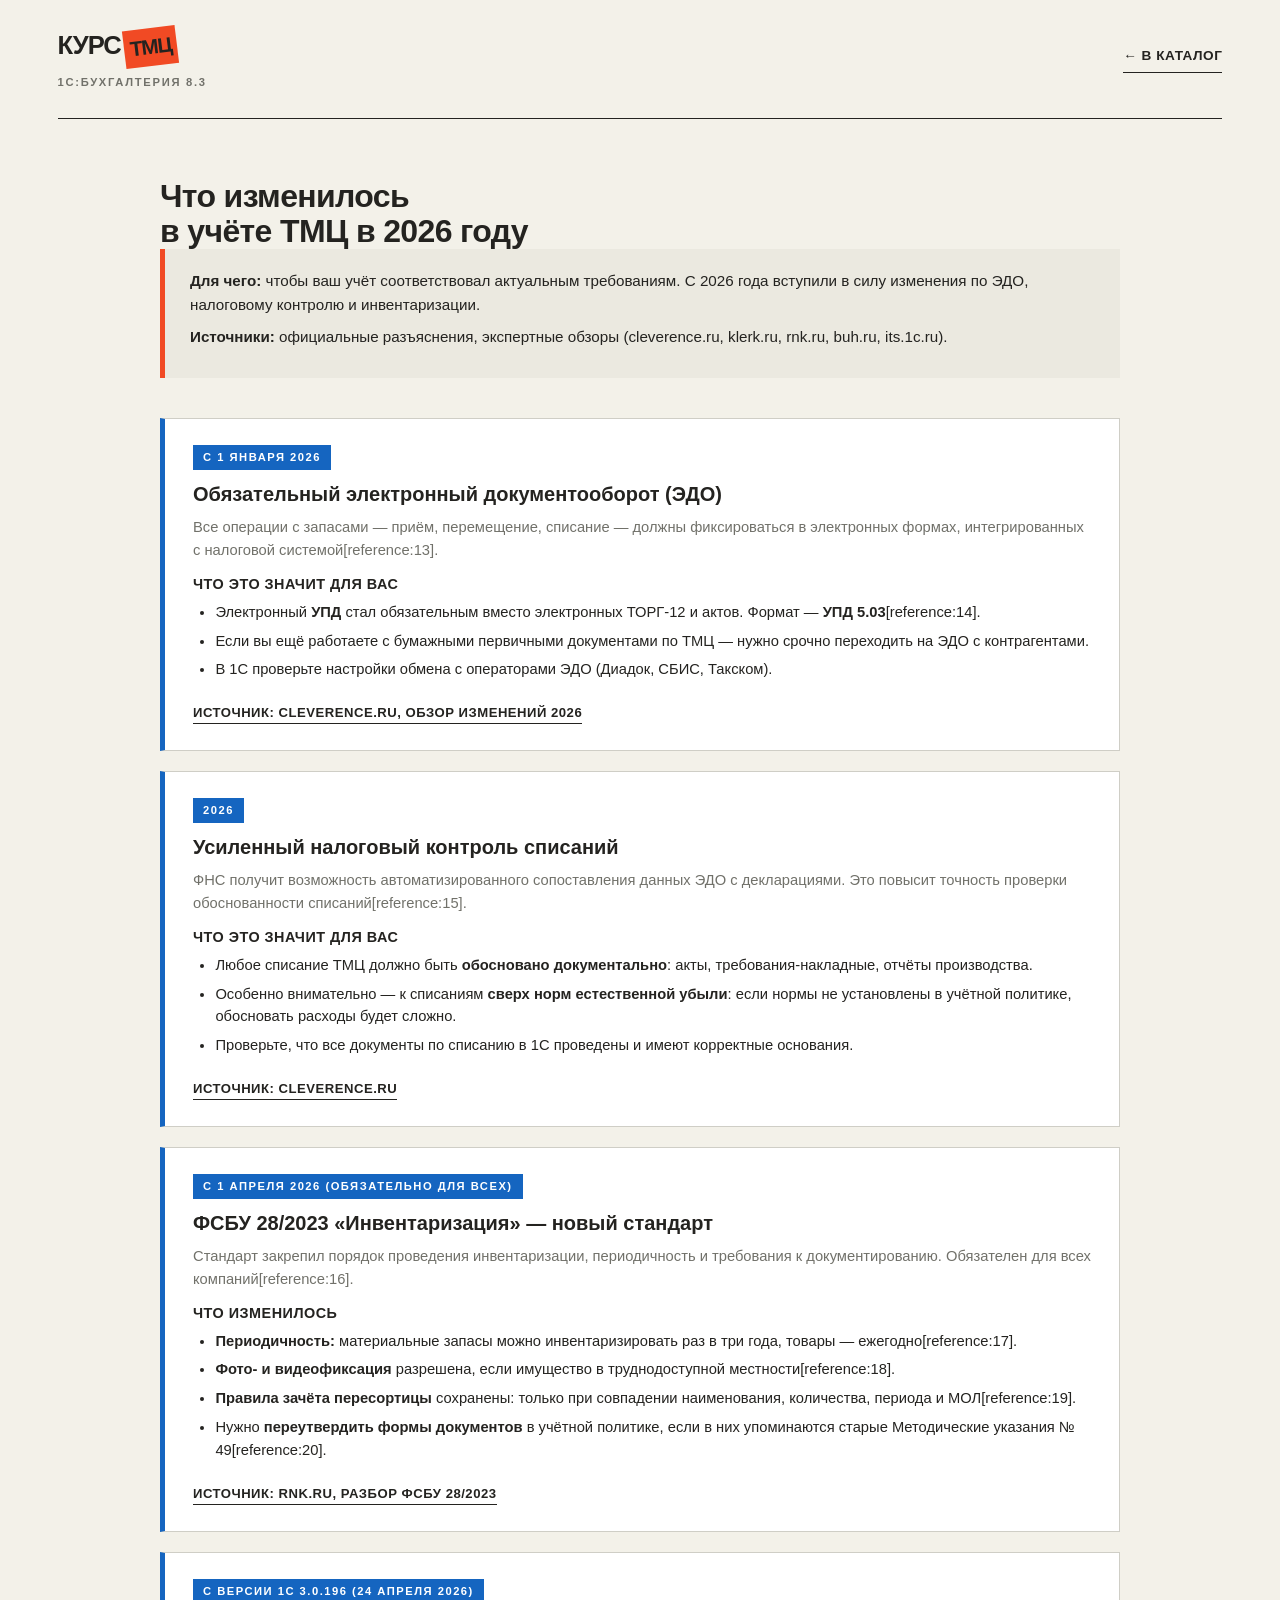
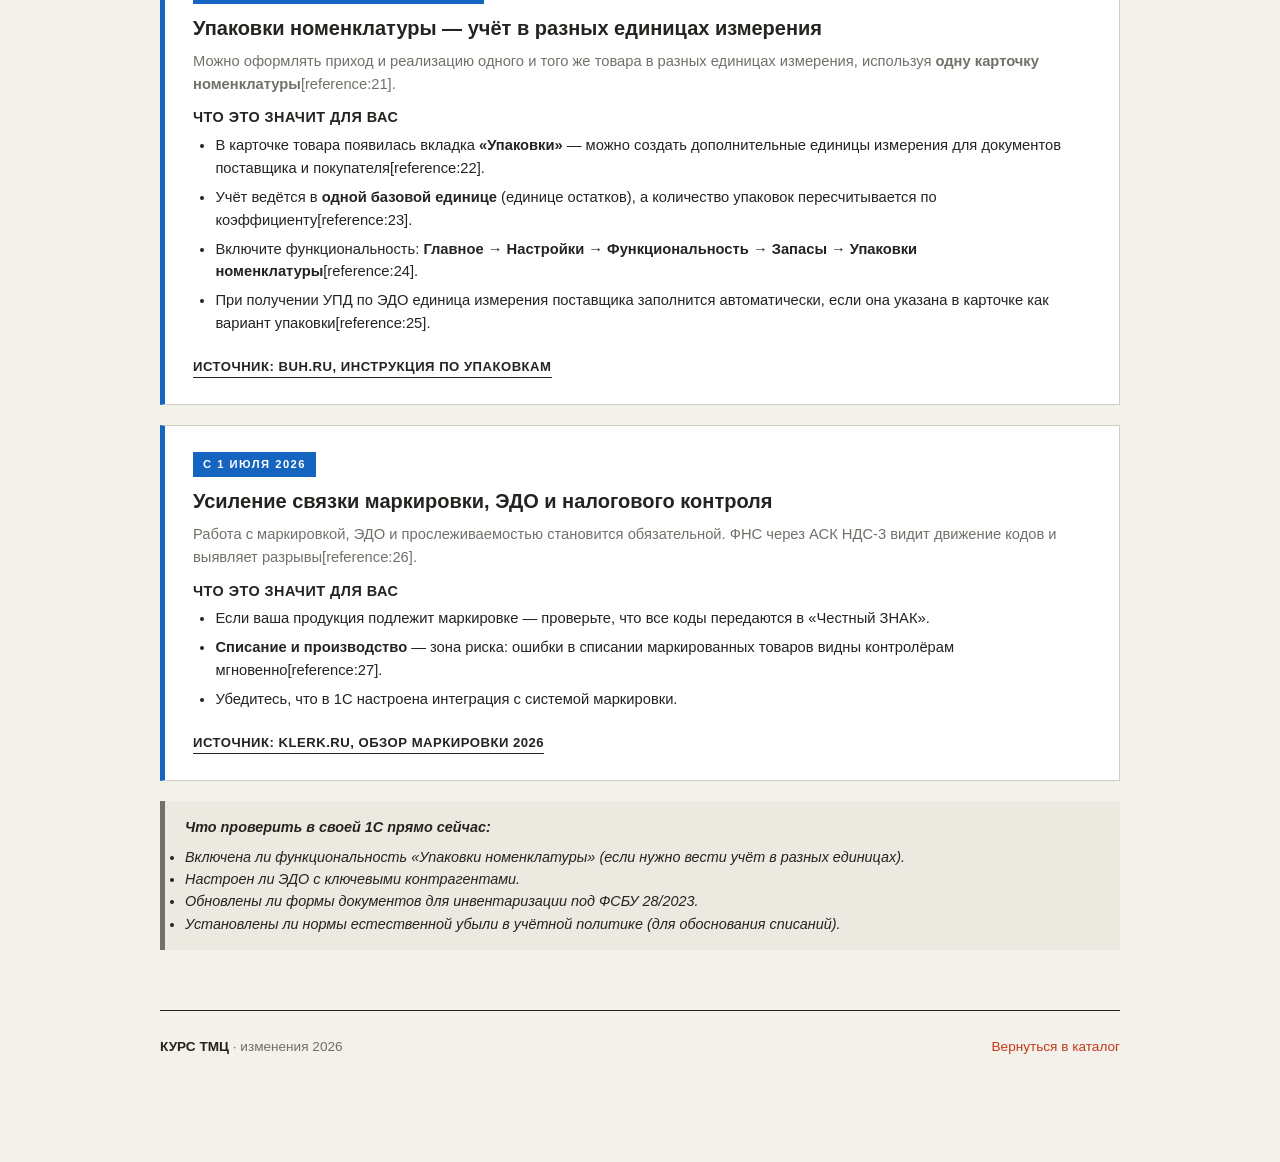
==== tmc_2026.html @ 1d7d1f2d "Create tmc_2026.html" ====
<!DOCTYPE html>
<html lang="ru">
<head>
    <meta charset="UTF-8">
    <meta name="viewport" content="width=device-width, initial-scale=1.0">
    <title>Что изменилось в учёте ТМЦ в 2026 году</title>
    <link rel="stylesheet" href="style.css">
    <style>
        .change-card {
            background: var(--p-white);
            border: 1px solid var(--color-border);
            border-left: 5px solid #1565c0;
            padding: 25px 28px;
            margin-bottom: 20px;
        }
        .change-date {
            display: inline-block;
            font-size: 0.7rem;
            letter-spacing: 1.5px;
            font-weight: 700;
            padding: 4px 10px;
            background: #1565c0;
            color: white;
            text-transform: uppercase;
            margin-bottom: 12px;
        }
        .change-title {
            font-family: var(--font-display);
            font-size: 1.25rem;
            font-weight: 700;
            margin-bottom: 10px;
            line-height: 1.2;
        }
        .change-desc {
            font-size: 0.92rem;
            color: var(--color-text-muted);
            margin-bottom: 15px;
        }
        .change-what h4 {
            font-family: var(--font-text);
            font-weight: 700;
            font-size: 0.9rem;
            text-transform: uppercase;
            letter-spacing: 0.5px;
            margin: 15px 0 8px 0;
            color: var(--color-text);
        }
        .change-what ul {
            margin: 0 0 10px 0;
            padding-left: 1.4em;
        }
        .change-what li { margin-bottom: 6px; font-size: 0.92rem; }
        .source-link {
            display: inline-block;
            margin-top: 12px;
            font-size: 0.82rem;
            font-weight: 700;
            text-transform: uppercase;
            letter-spacing: 0.5px;
            border-bottom: 1px solid var(--color-text);
            color: var(--color-text);
        }
        .source-link:hover { color: var(--color-accent-text); border-bottom-color: var(--color-accent-text); }
        .law-ref {
            font-size: 0.8rem;
            color: var(--color-text-muted);
            font-style: italic;
            margin-top: 8px;
        }
    </style>
</head>
<body>

    <header class="header">
        <a href="index.html" class="wordmark">КУРС<span>ТМЦ</span><i>1С:БУХГАЛТЕРИЯ 8.3</i></a>
        <div class="header-nav"><a href="index.html">← В КАТАЛОГ</a></div>
    </header>

    <div class="course-wrap">

        <h1>Что изменилось<br>в учёте ТМЦ в 2026 году</h1>

        <div class="course-info">
            <p><strong>Для чего:</strong> чтобы ваш учёт соответствовал актуальным требованиям. С 2026 года вступили в силу изменения по ЭДО, налоговому контролю и инвентаризации.</p>
            <p><strong>Источники:</strong> официальные разъяснения, экспертные обзоры (cleverence.ru, klerk.ru, rnk.ru, buh.ru, its.1c.ru).</p>
        </div>

        <!-- Изменение 1 -->
        <div class="change-card">
            <span class="change-date">С 1 января 2026</span>
            <div class="change-title">Обязательный электронный документооборот (ЭДО)</div>
            <div class="change-desc">
                Все операции с запасами — приём, перемещение, списание — должны фиксироваться в электронных формах, интегрированных с налоговой системой[reference:13].
            </div>
            <div class="change-what">
                <h4>Что это значит для вас</h4>
                <ul>
                    <li>Электронный <strong>УПД</strong> стал обязательным вместо электронных ТОРГ-12 и актов. Формат — <strong>УПД 5.03</strong>[reference:14].</li>
                    <li>Если вы ещё работаете с бумажными первичными документами по ТМЦ — нужно срочно переходить на ЭДО с контрагентами.</li>
                    <li>В 1С проверьте настройки обмена с операторами ЭДО (Диадок, СБИС, Такском).</li>
                </ul>
            </div>
            <a href="https://www.cleverence.ru/articles/bukhgalteriya/uchet-tmts-na-predpriyatii-pravila-poryadok-i-metody-spisaniya-tovarno-materialnykh-tsennostey-v-org/" class="source-link" target="_blank">Источник: cleverence.ru, обзор изменений 2026</a>
        </div>

        <!-- Изменение 2 -->
        <div class="change-card">
            <span class="change-date">2026</span>
            <div class="change-title">Усиленный налоговый контроль списаний</div>
            <div class="change-desc">
                ФНС получит возможность автоматизированного сопоставления данных ЭДО с декларациями. Это повысит точность проверки обоснованности списаний[reference:15].
            </div>
            <div class="change-what">
                <h4>Что это значит для вас</h4>
                <ul>
                    <li>Любое списание ТМЦ должно быть <strong>обосновано документально</strong>: акты, требования-накладные, отчёты производства.</li>
                    <li>Особенно внимательно — к списаниям <strong>сверх норм естественной убыли</strong>: если нормы не установлены в учётной политике, обосновать расходы будет сложно.</li>
                    <li>Проверьте, что все документы по списанию в 1С проведены и имеют корректные основания.</li>
                </ul>
            </div>
            <a href="https://www.cleverence.ru/articles/bukhgalteriya/uchet-tmts-na-predpriyatii-pravila-poryadok-i-metody-spisaniya-tovarno-materialnykh-tsennostey-v-org/" class="source-link" target="_blank">Источник: cleverence.ru</a>
        </div>

        <!-- Изменение 3 -->
        <div class="change-card">
            <span class="change-date">С 1 апреля 2026 (обязательно для всех)</span>
            <div class="change-title">ФСБУ 28/2023 «Инвентаризация» — новый стандарт</div>
            <div class="change-desc">
                Стандарт закрепил порядок проведения инвентаризации, периодичность и требования к документированию. Обязателен для всех компаний[reference:16].
            </div>
            <div class="change-what">
                <h4>Что изменилось</h4>
                <ul>
                    <li><strong>Периодичность:</strong> материальные запасы можно инвентаризировать раз в три года, товары — ежегодно[reference:17].</li>
                    <li><strong>Фото- и видеофиксация</strong> разрешена, если имущество в труднодоступной местности[reference:18].</li>
                    <li><strong>Правила зачёта пересортицы</strong> сохранены: только при совпадении наименования, количества, периода и МОЛ[reference:19].</li>
                    <li>Нужно <strong>переутвердить формы документов</strong> в учётной политике, если в них упоминаются старые Методические указания № 49[reference:20].</li>
                </ul>
            </div>
            <a href="https://www.rnk.ru/article/218277-fsbu-inventarizatsiya-kak-primenyat" class="source-link" target="_blank">Источник: rnk.ru, разбор ФСБУ 28/2023</a>
        </div>

        <!-- Изменение 4 -->
        <div class="change-card">
            <span class="change-date">С версии 1С 3.0.196 (24 апреля 2026)</span>
            <div class="change-title">Упаковки номенклатуры — учёт в разных единицах измерения</div>
            <div class="change-desc">
                Можно оформлять приход и реализацию одного и того же товара в разных единицах измерения, используя <strong>одну карточку номенклатуры</strong>[reference:21].
            </div>
            <div class="change-what">
                <h4>Что это значит для вас</h4>
                <ul>
                    <li>В карточке товара появилась вкладка <strong>«Упаковки»</strong> — можно создать дополнительные единицы измерения для документов поставщика и покупателя[reference:22].</li>
                    <li>Учёт ведётся в <strong>одной базовой единице</strong> (единице остатков), а количество упаковок пересчитывается по коэффициенту[reference:23].</li>
                    <li>Включите функциональность: <strong>Главное → Настройки → Функциональность → Запасы → Упаковки номенклатуры</strong>[reference:24].</li>
                    <li>При получении УПД по ЭДО единица измерения поставщика заполнится автоматически, если она указана в карточке как вариант упаковки[reference:25].</li>
                </ul>
            </div>
            <a href="https://buh.ru/video/1s-bukhgalteriya-8-kak-uchityvat-upakovki-nomenklatury.html" class="source-link" target="_blank">Источник: buh.ru, инструкция по упаковкам</a>
        </div>

        <!-- Изменение 5 -->
        <div class="change-card">
            <span class="change-date">С 1 июля 2026</span>
            <div class="change-title">Усиление связки маркировки, ЭДО и налогового контроля</div>
            <div class="change-desc">
                Работа с маркировкой, ЭДО и прослеживаемостью становится обязательной. ФНС через АСК НДС-3 видит движение кодов и выявляет разрывы[reference:26].
            </div>
            <div class="change-what">
                <h4>Что это значит для вас</h4>
                <ul>
                    <li>Если ваша продукция подлежит маркировке — проверьте, что все коды передаются в «Честный ЗНАК».</li>
                    <li><strong>Списание и производство</strong> — зона риска: ошибки в списании маркированных товаров видны контролёрам мгновенно[reference:27].</li>
                    <li>Убедитесь, что в 1С настроена интеграция с системой маркировки.</li>
                </ul>
            </div>
            <a href="https://www.klerk.ru/" class="source-link" target="_blank">Источник: klerk.ru, обзор маркировки 2026</a>
        </div>

        <div class="self-check">
            <strong>Что проверить в своей 1С прямо сейчас:</strong>
            <ul style="margin-top: 8px;">
                <li>Включена ли функциональность «Упаковки номенклатуры» (если нужно вести учёт в разных единицах).</li>
                <li>Настроен ли ЭДО с ключевыми контрагентами.</li>
                <li>Обновлены ли формы документов для инвентаризации под ФСБУ 28/2023.</li>
                <li>Установлены ли нормы естественной убыли в учётной политике (для обоснования списаний).</li>
            </ul>
        </div>

        <footer class="footer">
            <div><strong>КУРС ТМЦ</strong> · изменения 2026</div>
            <div><a href="index.html">Вернуться в каталог</a></div>
        </footer>
    </div>
</body>
</html>
---- style.css ----
/* ============================================
   ДИЗАЙН-ТОКЕНЫ PAKET27.RU
   ============================================ */
:root {
    --p-paper: #f3f1e9;
    --p-paper-2: #ebe9e0;
    --p-ink: #242320;
    --p-muted: #71716a;
    --p-line: #cfcec6;
    --p-line-input: #b8b7ae;
    --p-orange: #f14a24;
    --p-orange-text: #c23a1a;
    --p-white: #ffffff;

    --color-bg: var(--p-paper);
    --color-text: var(--p-ink);
    --color-text-muted: var(--p-muted);
    --color-border: var(--p-line);
    --color-border-strong: var(--p-line-input);
    --color-accent: var(--p-orange);
    --color-accent-text: var(--p-orange-text);
    --color-surface: var(--p-paper-2);

    --font-display: 'PrintDisplay', 'Arial Black', 'Helvetica Neue', sans-serif;
    --font-text: 'PrintText', 'DejaVu Sans Condensed', 'Arial Narrow', sans-serif;

    --fs-h1: clamp(2.2rem, 5vw, 4rem);
    --fs-h2: clamp(1.4rem, 3vw, 2rem);
    --fs-h3: clamp(1.1rem, 2vw, 1.35rem);
    --fs-body: 1rem;
    --fs-small: 0.85rem;
    --fs-tiny: 0.7rem;

    --shadow-print: 0 14px 40px rgba(0, 0, 0, 0.08);
}

/* ============================================
   БАЗА
   ============================================ */
*, *::before, *::after {
    box-sizing: border-box;
    margin: 0;
    padding: 0;
}

html {
    scroll-behavior: smooth;
    scroll-padding-top: 30px;
}

body {
    background: var(--color-bg);
    color: var(--color-text);
    font-family: var(--font-text);
    font-size: var(--fs-body);
    line-height: 1.55;
    -webkit-font-smoothing: antialiased;
    padding: 0 4.5%;
}

h1, h2, h3, h4 {
    font-family: var(--font-display);
    font-weight: 700;
    line-height: 1.1;
    letter-spacing: -0.02em;
}

a {
    color: var(--color-accent-text);
    text-decoration: none;
    border-bottom: 1px solid transparent;
    transition: border-color 0.2s;
}

a:hover {
    border-bottom-color: var(--color-accent-text);
}

code {
    font-family: 'DejaVu Sans Mono', 'Consolas', monospace;
    font-size: 0.85em;
    background: var(--color-surface);
    padding: 2px 6px;
    border: 1px solid var(--color-border);
}

/* ============================================
   ШАПКА
   ============================================ */
.header {
    padding: 26px 0;
    display: flex;
    align-items: center;
    justify-content: space-between;
    gap: 30px;
    border-bottom: 1px solid var(--color-text);
    margin-bottom: 60px;
}

.wordmark {
    font-family: var(--font-display);
    font-size: 1.6rem;
    font-weight: 700;
    letter-spacing: -0.04em;
    white-space: nowrap;
    color: var(--color-text);
    text-decoration: none;
    border: none;
}

.wordmark > span {
    display: inline-block;
    background: var(--color-accent);
    color: var(--color-text);
    padding: 3px 6px;
    margin-left: 3px;
    transform: rotate(-7deg);
    font-size: 1.3rem;
    letter-spacing: -0.06em;
}

.wordmark i {
    display: block;
    font-family: var(--font-text);
    font-style: normal;
    font-size: var(--fs-tiny);
    letter-spacing: 1.7px;
    margin-top: 8px;
    color: var(--color-text-muted);
}

.header-nav {
    font-size: var(--fs-small);
    border-bottom: 1px solid var(--color-text);
    padding-bottom: 6px;
    display: flex;
    gap: 20px;
    align-items: center;
    color: var(--color-text);
}

.header-nav a {
    color: var(--color-text);
    border-bottom: none;
    font-weight: 700;
    text-transform: uppercase;
    letter-spacing: 0.5px;
}
.header-nav a:hover {
    color: var(--color-accent-text);
}
.header-nav span {
    color: var(--color-text-muted);
}

/* ============================================
   КОНТЕЙНЕРЫ
   ============================================ */
.page-wrap {
    max-width: 1200px;
    margin: 0 auto;
    padding-bottom: 80px;
}

.course-wrap {
    max-width: 960px;
    margin: 0 auto;
    padding-bottom: 80px;
}

/* ============================================
   HERO (ДЛЯ INDEX)
   ============================================ */
.hero {
    margin-bottom: 60px;
}

.hero-tag {
    display: inline-block;
    font-size: var(--fs-tiny);
    letter-spacing: 2px;
    font-weight: 700;
    padding: 6px 12px;
    background: var(--color-text);
    color: var(--p-paper);
    margin-bottom: 24px;
}

.hero h1 {
    font-size: var(--fs-h1);
    margin-bottom: 20px;
}

.hero h1 em {
    font-style: normal;
    color: var(--color-accent-text);
}

.hero-desc {
    font-size: 1.1rem;
    color: var(--color-text-muted);
    max-width: 620px;
}

/* ============================================
   КАТАЛОГ (ДЛЯ INDEX)
   ============================================ */
.catalog-header {
    display: flex;
    align-items: baseline;
    justify-content: space-between;
    gap: 20px;
    margin-bottom: 30px;
    padding-bottom: 15px;
    border-bottom: 2px solid var(--color-text);
}

.catalog-header h2 { font-size: var(--fs-h2); }

.catalog-count {
    font-size: var(--fs-small);
    color: var(--color-text-muted);
    font-family: 'DejaVu Sans Mono', monospace;
    text-transform: uppercase;
    letter-spacing: 1px;
}

.grid {
    display: grid;
    grid-template-columns: repeat(auto-fill, minmax(300px, 1fr));
    gap: 20px;
    margin-bottom: 80px;
}

.card {
    display: flex;
    flex-direction: column;
    background: var(--p-white);
    border: 1px solid var(--color-border-strong);
    padding: 28px 25px;
    text-decoration: none;
    color: var(--color-text);
    border-bottom-color: var(--color-border-strong);
    transition: transform 0.2s, border-color 0.2s, box-shadow 0.2s;
    position: relative;
    min-height: 220px;
}

.card:hover {
    transform: translateY(-3px);
    border-color: var(--color-text);
    box-shadow: var(--shadow-print);
}

.card-num {
    position: absolute;
    top: 20px;
    right: 22px;
    font-family: var(--font-display);
    font-size: 2.5rem;
    font-weight: 700;
    color: var(--color-border);
    line-height: 1;
    letter-spacing: -0.05em;
    transition: color 0.2s;
}

.card:hover .card-num { color: var(--color-accent); }

.card-tag {
    display: inline-block;
    font-size: var(--fs-tiny);
    letter-spacing: 1.5px;
    font-weight: 700;
    padding: 4px 9px;
    background: var(--color-surface);
    color: var(--color-text-muted);
    align-self: flex-start;
    margin-bottom: 18px;
    text-transform: uppercase;
}

.card:hover .card-tag {
    background: var(--color-accent);
    color: var(--color-text);
}

.card-title {
    font-family: var(--font-display);
    font-size: var(--fs-h3);
    font-weight: 700;
    line-height: 1.2;
    margin-bottom: 10px;
    padding-right: 40px;
}

.card-desc {
    font-size: 0.9rem;
    color: var(--color-text-muted);
    margin-bottom: 20px;
    flex: 1;
}

.card-cta {
    font-size: var(--fs-small);
    font-weight: 700;
    letter-spacing: 1px;
    text-transform: uppercase;
    color: var(--color-text);
    border-top: 1px solid var(--color-border);
    padding-top: 14px;
    display: flex;
    justify-content: space-between;
    align-items: center;
    transition: color 0.2s;
}

.card:hover .card-cta {
    color: var(--color-accent-text);
    border-top-color: var(--color-accent);
}

.card-cta span {
    font-size: 1.2rem;
    transition: transform 0.2s;
}

.card:hover .card-cta span { transform: translateX(5px); }

.empty-state {
    text-align: center;
    padding: 60px 20px;
    border: 2px dashed var(--color-border);
    color: var(--color-text-muted);
}
.empty-state p { margin-bottom: 10px; }

/* ============================================
   СТРАНИЦА КУРСА (МОДУЛИ, ТАБЛИЦЫ, ЗАДАНИЯ)
   ============================================ */
.course-info {
    background: var(--color-surface);
    border-left: 5px solid var(--color-accent);
    padding: 20px 25px;
    margin-bottom: 40px;
}

.course-info p { margin-bottom: 0.6em; font-size: 0.95rem; }

.module {
    background: var(--p-white);
    border: 1px solid var(--color-border);
    padding: 30px;
    margin-bottom: 30px;
    box-shadow: var(--shadow-print);
}

.module h2 {
    font-size: var(--fs-h2);
    margin-top: 0;
    margin-bottom: 0.8em;
    padding-bottom: 0.3em;
    border-bottom: 2px solid var(--color-accent);
}

.module h3 {
    font-size: var(--fs-h3);
    margin-top: 1.8em;
    margin-bottom: 0.6em;
}

.module h4 {
    font-size: 1.1rem;
    margin-top: 1.4em;
    margin-bottom: 0.5em;
    font-weight: 700;
}

.module p { margin-bottom: 1em; }
.module ul, .module ol { margin-bottom: 1.2em; padding-left: 1.4em; }
.module li { margin-bottom: 0.4em; }

.task {
    background: var(--p-paper);
    border-left: 5px solid var(--color-accent);
    padding: 20px 25px;
    margin: 25px 0;
}

.task h4 {
    margin-top: 0;
    color: var(--color-accent-text);
    font-family: var(--font-text);
    font-weight: 700;
    font-size: 1rem;
    text-transform: uppercase;
    letter-spacing: 0.5px;
}

.self-check {
    background: var(--color-surface);
    border-left: 5px solid var(--color-text-muted);
    padding: 15px 20px;
    margin: 20px 0;
    font-size: 0.9rem;
    font-style: italic;
}

.resources {
    margin: 20px 0;
    display: flex;
    flex-wrap: wrap;
    gap: 10px;
}

.video-link, .article-link {
    display: inline-block;
    padding: 10px 18px;
    background: var(--color-text);
    color: var(--p-white);
    text-decoration: none;
    font-size: var(--fs-small);
    font-weight: 700;
    border: none;
    transition: background-color 0.2s;
}
.video-link:hover, .article-link:hover {
    background: var(--color-accent);
    color: var(--color-text);
    border: none;
}
.video-link::before { content: "▶ "; font-size: 0.8em; }
.article-link::before { content: "📄 "; font-size: 0.9em; }

table {
    width: 100%;
    border-collapse: collapse;
    margin: 20px 0;
    font-size: 0.9rem;
}
th {
    background: var(--color-text);
    color: var(--p-white);
    padding: 10px 12px;
    text-align: left;
    font-weight: 700;
}
td {
    border: 1px solid var(--color-border);
    padding: 10px 12px;
    vertical-align: top;
}
tr:nth-child(even) td { background: var(--p-paper); }

/* Чек-листы */
.checklist ul { list-style: none; padding-left: 0; }
.checklist li {
    padding: 8px 0 8px 28px;
    position: relative;
    border-bottom: 1px solid var(--color-border);
}
.checklist li::before {
    content: "☐";
    position: absolute;
    left: 0;
    color: var(--color-accent);
    font-size: 1.2em;
    font-weight: 700;
}

/* Тест */
.test-question {
    margin-bottom: 22px;
    padding-bottom: 18px;
    border-bottom: 1px solid var(--color-border);
}
.test-question p:first-child { font-weight: 700; margin-bottom: 8px; }
.test-question ul { list-style: none; padding-left: 10px; }
.test-question li { margin-bottom: 4px; font-size: 0.95rem; }
.answer-key {
    background: var(--color-surface);
    padding: 20px 25px;
    margin-top: 30px;
    border: 1px solid var(--color-border);
}
.answer-key p { margin-bottom: 4px; font-size: 0.9rem; }

.plan {
    background: var(--color-text);
    color: var(--p-paper);
    padding: 30px;
    margin-top: 40px;
}
.plan h2 { color: var(--p-paper); border-bottom-color: var(--color-accent); }
.plan a { color: var(--color-accent); border-bottom-color: var(--color-accent); }
.plan li { margin-bottom: 12px; }

/* Блок инструкции на главной */
.add-section {
    background: var(--color-text);
    color: var(--p-paper);
    padding: 40px;
    margin-top: 40px;
}
.add-section h2 {
    color: var(--p-paper);
    font-size: var(--fs-h2);
    margin-bottom: 15px;
    padding-bottom: 15px;
    border-bottom: 2px solid var(--color-accent);
}
.add-section p { color: #d4d2c9; margin-bottom: 15px; font-size: 0.95rem; }
.add-section strong { color: var(--p-paper); }
.add-section code {
    background: rgba(255, 255, 255, 0.1);
    border-color: rgba(255, 255, 255, 0.2);
    color: var(--color-accent);
}
details {
    margin-top: 20px;
    border: 1px solid rgba(255, 255, 255, 0.15);
    padding: 0;
}
details[open] { padding: 20px; }
summary {
    cursor: pointer;
    padding: 15px 20px;
    font-weight: 700;
    letter-spacing: 1px;
    text-transform: uppercase;
    font-size: 0.85rem;
    color: var(--color-accent);
    user-select: none;
    list-style: none;
}
summary::-webkit-details-marker { display: none; }
summary::before { content: "▸ "; display: inline-block; margin-right: 8px; transition: transform 0.2s; }
details[open] summary::before { content: "▾ "; }
details[open] summary { margin-bottom: 15px; }
.code-block {
    background: #1a1916;
    border: 1px solid rgba(255, 255, 255, 0.1);
    padding: 20px;
    overflow-x: auto;
    font-family: 'DejaVu Sans Mono', 'Consolas', monospace;
    font-size: 0.8rem;
    line-height: 1.6;
    color: #d4d2c9;
    margin-top: 15px;
    white-space: pre;
}

/* ============================================
   ФУТЕР
   ============================================ */
.footer {
    border-top: 1px solid var(--color-text);
    padding: 25px 0;
    margin-top: 60px;
    display: flex;
    justify-content: space-between;
    flex-wrap: wrap;
    gap: 15px;
    font-size: var(--fs-small);
    color: var(--color-text-muted);
}
.footer strong { color: var(--color-text); }

/* ============================================
   АДАПТИВ
   ============================================ */
@media (max-width: 700px) {
    body { padding: 0 4%; }
    .header { flex-direction: column; align-items: flex-start; gap: 15px; margin-bottom: 40px; }
    .hero { margin-bottom: 40px; }
    .add-section { padding: 25px 20px; }
    .card { padding: 22px 20px; min-height: auto; }
    .footer { flex-direction: column; }
    .module { padding: 20px; }
}
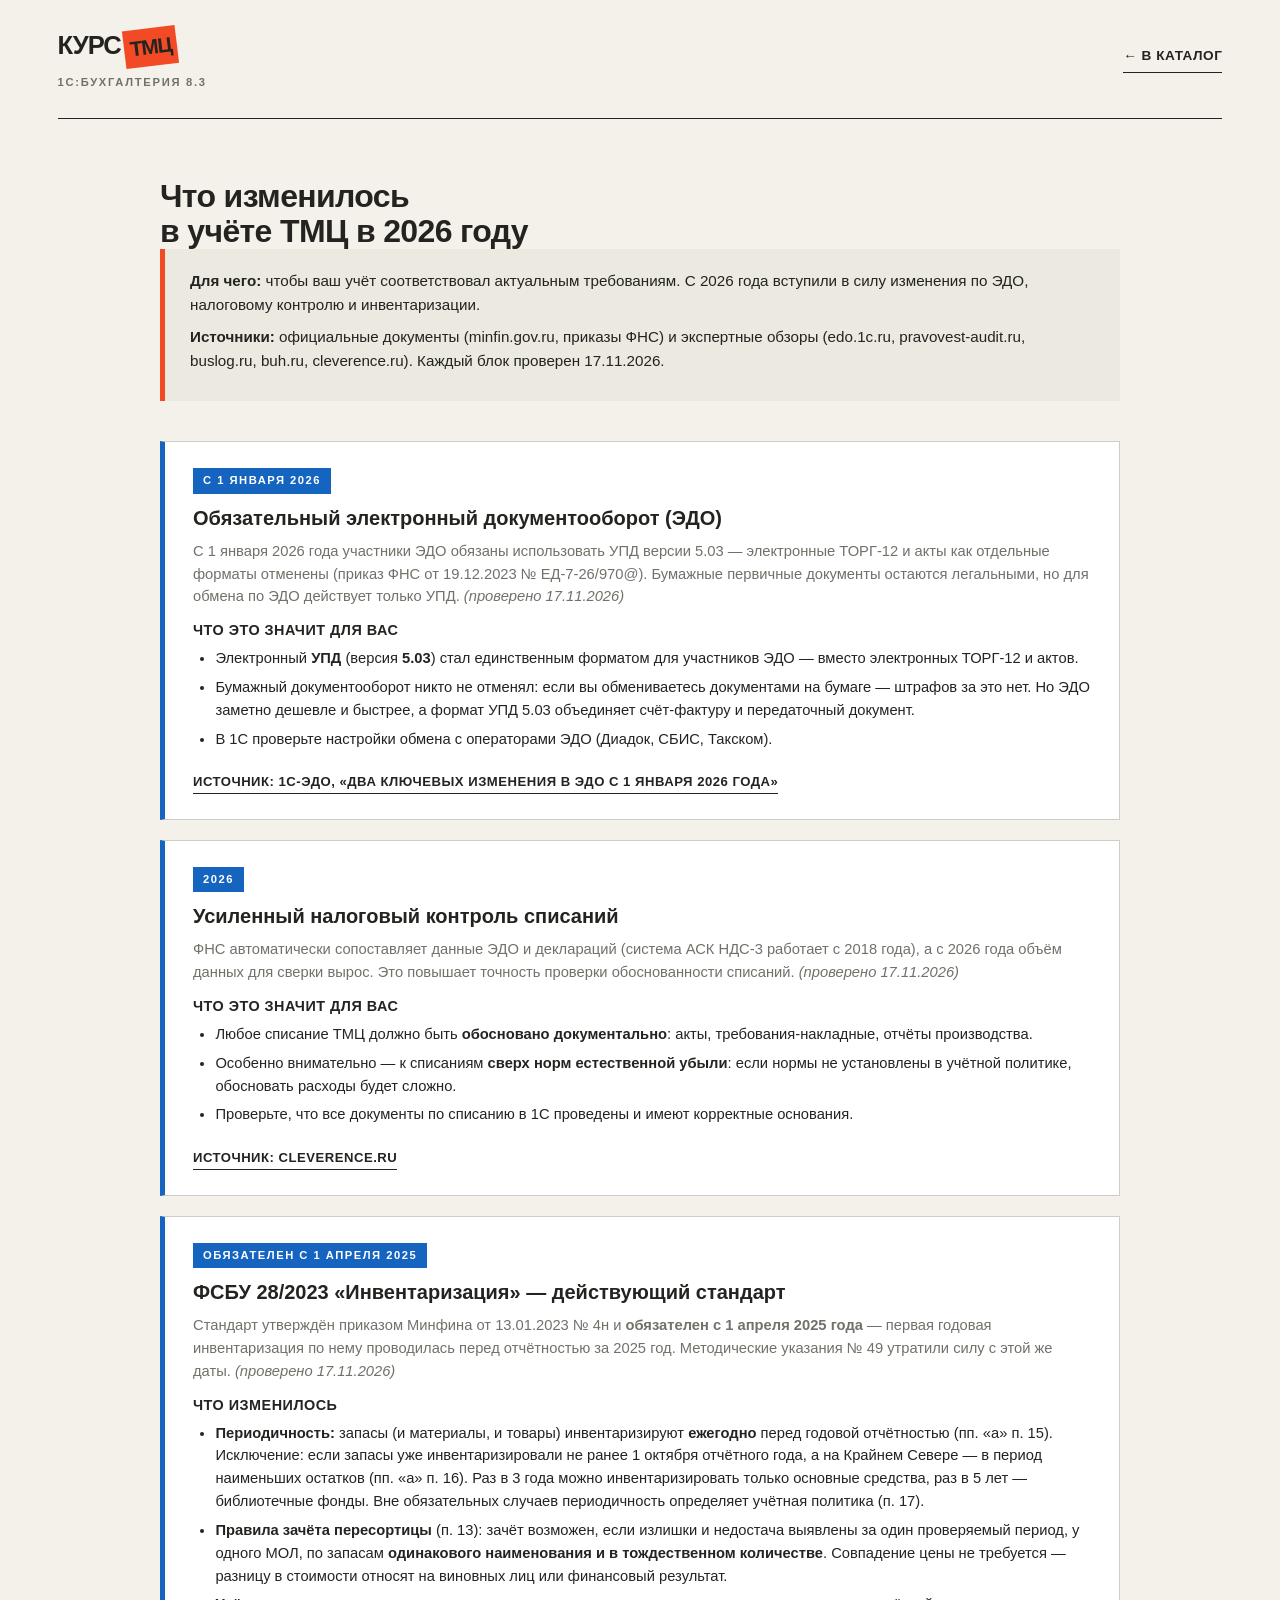
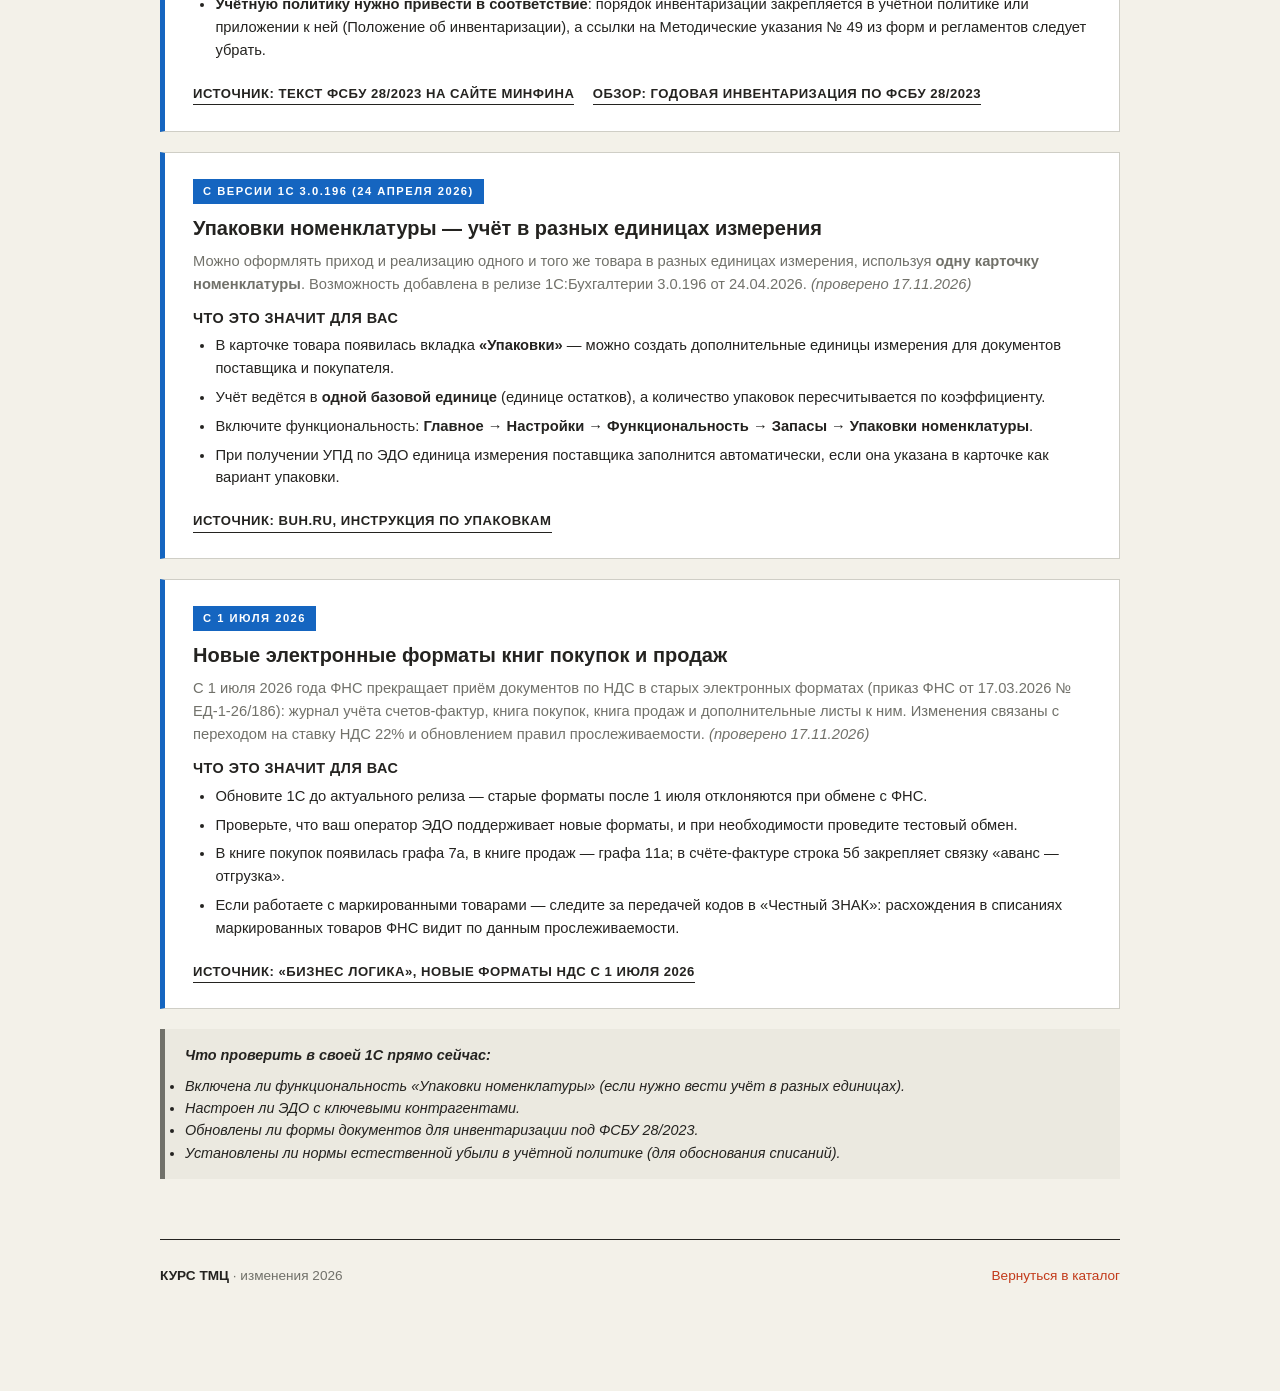
==== commit f5b40450: "Проверка фактов 17.11.2026: ФСБУ 28/2023 (обязателен с 01.04.2025), условия зачёта пересортицы (п. 1" ====
--- a/tmc_2026.html
+++ b/tmc_2026.html
@@ -82,7 +82,7 @@
 
         <div class="course-info">
             <p><strong>Для чего:</strong> чтобы ваш учёт соответствовал актуальным требованиям. С 2026 года вступили в силу изменения по ЭДО, налоговому контролю и инвентаризации.</p>
-            <p><strong>Источники:</strong> официальные разъяснения, экспертные обзоры (cleverence.ru, klerk.ru, rnk.ru, buh.ru, its.1c.ru).</p>
+            <p><strong>Источники:</strong> официальные документы (minfin.gov.ru, приказы ФНС) и экспертные обзоры (edo.1c.ru, pravovest-audit.ru, buslog.ru, buh.ru, cleverence.ru). Каждый блок проверен 17.11.2026.</p>
         </div>
 
         <!-- Изменение 1 -->
@@ -90,17 +90,17 @@
             <span class="change-date">С 1 января 2026</span>
             <div class="change-title">Обязательный электронный документооборот (ЭДО)</div>
             <div class="change-desc">
-                Все операции с запасами — приём, перемещение, списание — должны фиксироваться в электронных формах, интегрированных с налоговой системой[reference:13].
+                С 1 января 2026 года участники ЭДО обязаны использовать УПД версии 5.03 — электронные ТОРГ-12 и акты как отдельные форматы отменены (приказ ФНС от 19.12.2023 № ЕД-7-26/970@). Бумажные первичные документы остаются легальными, но для обмена по ЭДО действует только УПД. <em>(проверено 17.11.2026)</em>
             </div>
             <div class="change-what">
                 <h4>Что это значит для вас</h4>
                 <ul>
-                    <li>Электронный <strong>УПД</strong> стал обязательным вместо электронных ТОРГ-12 и актов. Формат — <strong>УПД 5.03</strong>[reference:14].</li>
-                    <li>Если вы ещё работаете с бумажными первичными документами по ТМЦ — нужно срочно переходить на ЭДО с контрагентами.</li>
+                    <li>Электронный <strong>УПД</strong> (версия <strong>5.03</strong>) стал единственным форматом для участников ЭДО — вместо электронных ТОРГ-12 и актов.</li>
+                    <li>Бумажный документооборот никто не отменял: если вы обмениваетесь документами на бумаге — штрафов за это нет. Но ЭДО заметно дешевле и быстрее, а формат УПД 5.03 объединяет счёт-фактуру и передаточный документ.</li>
                     <li>В 1С проверьте настройки обмена с операторами ЭДО (Диадок, СБИС, Такском).</li>
                 </ul>
             </div>
-            <a href="https://www.cleverence.ru/articles/bukhgalteriya/uchet-tmts-na-predpriyatii-pravila-poryadok-i-metody-spisaniya-tovarno-materialnykh-tsennostey-v-org/" class="source-link" target="_blank">Источник: cleverence.ru, обзор изменений 2026</a>
+            <a href="https://edo.1c.ru/news/dva-klyuchevykh-izmeneniya-v-edo-s-1-yanvarya-2026-goda" class="source-link" target="_blank">Источник: 1С-ЭДО, «Два ключевых изменения в ЭДО с 1 января 2026 года»</a>
         </div>
 
         <!-- Изменение 2 -->
@@ -108,7 +108,7 @@
             <span class="change-date">2026</span>
             <div class="change-title">Усиленный налоговый контроль списаний</div>
             <div class="change-desc">
-                ФНС получит возможность автоматизированного сопоставления данных ЭДО с декларациями. Это повысит точность проверки обоснованности списаний[reference:15].
+                ФНС автоматически сопоставляет данные ЭДО и деклараций (система АСК НДС-3 работает с 2018 года), а с 2026 года объём данных для сверки вырос. Это повышает точность проверки обоснованности списаний. <em>(проверено 17.11.2026)</em>
             </div>
             <div class="change-what">
                 <h4>Что это значит для вас</h4>
@@ -123,21 +123,21 @@
 
         <!-- Изменение 3 -->
         <div class="change-card">
-            <span class="change-date">С 1 апреля 2026 (обязательно для всех)</span>
-            <div class="change-title">ФСБУ 28/2023 «Инвентаризация» — новый стандарт</div>
+            <span class="change-date">Обязателен с 1 апреля 2025</span>
+            <div class="change-title">ФСБУ 28/2023 «Инвентаризация» — действующий стандарт</div>
             <div class="change-desc">
-                Стандарт закрепил порядок проведения инвентаризации, периодичность и требования к документированию. Обязателен для всех компаний[reference:16].
+                Стандарт утверждён приказом Минфина от 13.01.2023 № 4н и <strong>обязателен с 1 апреля 2025 года</strong> — первая годовая инвентаризация по нему проводилась перед отчётностью за 2025 год. Методические указания № 49 утратили силу с этой же даты. <em>(проверено 17.11.2026)</em>
             </div>
             <div class="change-what">
                 <h4>Что изменилось</h4>
                 <ul>
-                    <li><strong>Периодичность:</strong> материальные запасы можно инвентаризировать раз в три года, товары — ежегодно[reference:17].</li>
-                    <li><strong>Фото- и видеофиксация</strong> разрешена, если имущество в труднодоступной местности[reference:18].</li>
-                    <li><strong>Правила зачёта пересортицы</strong> сохранены: только при совпадении наименования, количества, периода и МОЛ[reference:19].</li>
-                    <li>Нужно <strong>переутвердить формы документов</strong> в учётной политике, если в них упоминаются старые Методические указания № 49[reference:20].</li>
+                    <li><strong>Периодичность:</strong> запасы (и материалы, и товары) инвентаризируют <strong>ежегодно</strong> перед годовой отчётностью (пп. «а» п. 15). Исключение: если запасы уже инвентаризировали не ранее 1 октября отчётного года, а на Крайнем Севере — в период наименьших остатков (пп. «а» п. 16). Раз в 3 года можно инвентаризировать только основные средства, раз в 5 лет — библиотечные фонды. Вне обязательных случаев периодичность определяет учётная политика (п. 17).</li>
+                    <li><strong>Правила зачёта пересортицы</strong> (п. 13): зачёт возможен, если излишки и недостача выявлены за один проверяемый период, у одного МОЛ, по запасам <strong>одинакового наименования и в тождественном количестве</strong>. Совпадение цены не требуется — разницу в стоимости относят на виновных лиц или финансовый результат.</li>
+                    <li><strong>Учётную политику нужно привести в соответствие</strong>: порядок инвентаризации закрепляется в учётной политике или приложении к ней (Положение об инвентаризации), а ссылки на Методические указания № 49 из форм и регламентов следует убрать.</li>
                 </ul>
             </div>
-            <a href="https://www.rnk.ru/article/218277-fsbu-inventarizatsiya-kak-primenyat" class="source-link" target="_blank">Источник: rnk.ru, разбор ФСБУ 28/2023</a>
+            <a href="https://minfin.gov.ru/ru/document?id_4=301717" class="source-link" target="_blank">Источник: текст ФСБУ 28/2023 на сайте Минфина</a>
+            <a href="https://pravovest-audit.ru/nashi-statii-nalogi-i-buhuchet/provedenie-godovoy-inventarizatsii-v-2025-godu-po-fsbu-28-2023/" class="source-link" target="_blank" style="margin-left: 14px;">Обзор: годовая инвентаризация по ФСБУ 28/2023</a>
         </div>
 
         <!-- Изменение 4 -->
@@ -145,15 +145,15 @@
             <span class="change-date">С версии 1С 3.0.196 (24 апреля 2026)</span>
             <div class="change-title">Упаковки номенклатуры — учёт в разных единицах измерения</div>
             <div class="change-desc">
-                Можно оформлять приход и реализацию одного и того же товара в разных единицах измерения, используя <strong>одну карточку номенклатуры</strong>[reference:21].
+                Можно оформлять приход и реализацию одного и того же товара в разных единицах измерения, используя <strong>одну карточку номенклатуры</strong>. Возможность добавлена в релизе 1С:Бухгалтерии 3.0.196 от 24.04.2026. <em>(проверено 17.11.2026)</em>
             </div>
             <div class="change-what">
                 <h4>Что это значит для вас</h4>
                 <ul>
-                    <li>В карточке товара появилась вкладка <strong>«Упаковки»</strong> — можно создать дополнительные единицы измерения для документов поставщика и покупателя[reference:22].</li>
-                    <li>Учёт ведётся в <strong>одной базовой единице</strong> (единице остатков), а количество упаковок пересчитывается по коэффициенту[reference:23].</li>
-                    <li>Включите функциональность: <strong>Главное → Настройки → Функциональность → Запасы → Упаковки номенклатуры</strong>[reference:24].</li>
-                    <li>При получении УПД по ЭДО единица измерения поставщика заполнится автоматически, если она указана в карточке как вариант упаковки[reference:25].</li>
+                    <li>В карточке товара появилась вкладка <strong>«Упаковки»</strong> — можно создать дополнительные единицы измерения для документов поставщика и покупателя.</li>
+                    <li>Учёт ведётся в <strong>одной базовой единице</strong> (единице остатков), а количество упаковок пересчитывается по коэффициенту.</li>
+                    <li>Включите функциональность: <strong>Главное → Настройки → Функциональность → Запасы → Упаковки номенклатуры</strong>.</li>
+                    <li>При получении УПД по ЭДО единица измерения поставщика заполнится автоматически, если она указана в карточке как вариант упаковки.</li>
                 </ul>
             </div>
             <a href="https://buh.ru/video/1s-bukhgalteriya-8-kak-uchityvat-upakovki-nomenklatury.html" class="source-link" target="_blank">Источник: buh.ru, инструкция по упаковкам</a>
@@ -162,19 +162,20 @@
         <!-- Изменение 5 -->
         <div class="change-card">
             <span class="change-date">С 1 июля 2026</span>
-            <div class="change-title">Усиление связки маркировки, ЭДО и налогового контроля</div>
+            <div class="change-title">Новые электронные форматы книг покупок и продаж</div>
             <div class="change-desc">
-                Работа с маркировкой, ЭДО и прослеживаемостью становится обязательной. ФНС через АСК НДС-3 видит движение кодов и выявляет разрывы[reference:26].
+                С 1 июля 2026 года ФНС прекращает приём документов по НДС в старых электронных форматах (приказ ФНС от 17.03.2026 № ЕД-1-26/186): журнал учёта счетов-фактур, книга покупок, книга продаж и дополнительные листы к ним. Изменения связаны с переходом на ставку НДС 22% и обновлением правил прослеживаемости. <em>(проверено 17.11.2026)</em>
             </div>
             <div class="change-what">
                 <h4>Что это значит для вас</h4>
                 <ul>
-                    <li>Если ваша продукция подлежит маркировке — проверьте, что все коды передаются в «Честный ЗНАК».</li>
-                    <li><strong>Списание и производство</strong> — зона риска: ошибки в списании маркированных товаров видны контролёрам мгновенно[reference:27].</li>
-                    <li>Убедитесь, что в 1С настроена интеграция с системой маркировки.</li>
+                    <li>Обновите 1С до актуального релиза — старые форматы после 1 июля отклоняются при обмене с ФНС.</li>
+                    <li>Проверьте, что ваш оператор ЭДО поддерживает новые форматы, и при необходимости проведите тестовый обмен.</li>
+                    <li>В книге покупок появилась графа 7а, в книге продаж — графа 11а; в счёте-фактуре строка 5б закрепляет связку «аванс — отгрузка».</li>
+                    <li>Если работаете с маркированными товарами — следите за передачей кодов в «Честный ЗНАК»: расхождения в списаниях маркированных товаров ФНС видит по данным прослеживаемости.</li>
                 </ul>
             </div>
-            <a href="https://www.klerk.ru/" class="source-link" target="_blank">Источник: klerk.ru, обзор маркировки 2026</a>
+            <a href="https://www.buslog.ru/service/articles/bp/novye-formaty-nds/" class="source-link" target="_blank">Источник: «Бизнес Логика», новые форматы НДС с 1 июля 2026</a>
         </div>
 
         <div class="self-check">
